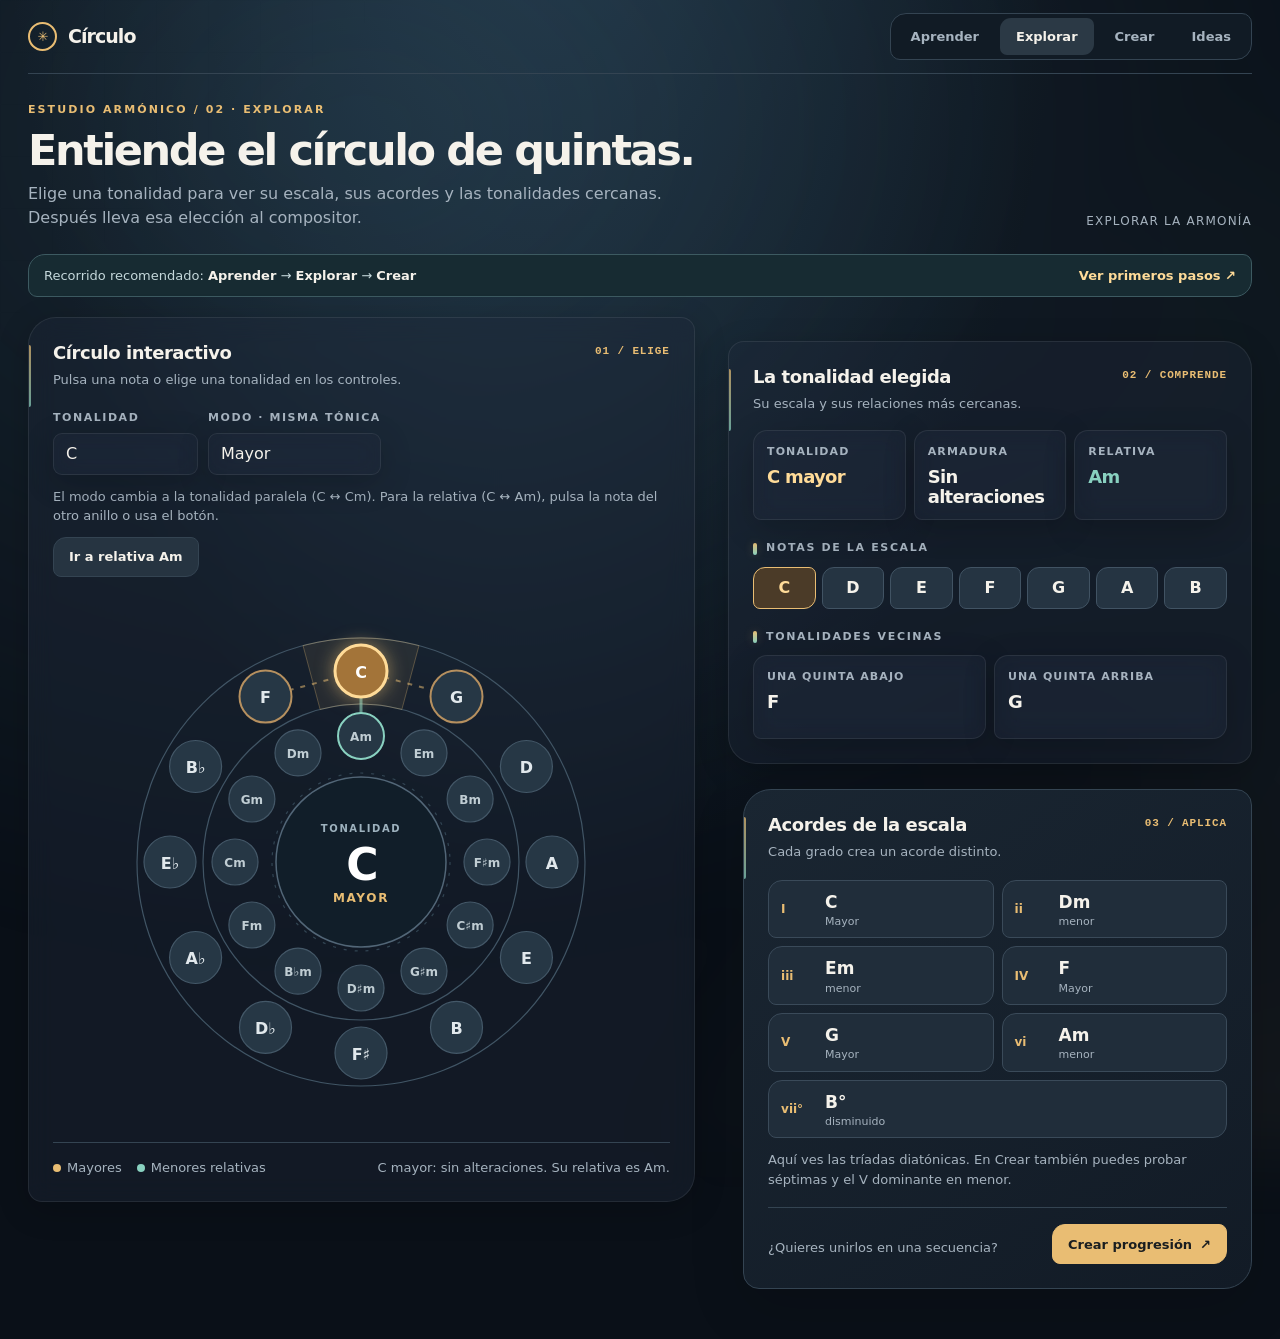
==== index.html @ c7ecd4c6 "Initial commit: harmonic music studio" ====
<!doctype html>
<html lang="es">
<head>
  <meta charset="UTF-8">
  <meta name="viewport" content="width=device-width, initial-scale=1">
  <meta name="theme-color" content="#0a1018">
  <meta name="description" content="Aprende a usar el círculo de quintas y explora escalas, tonalidades y acordes.">
  <title>Círculo de quintas — Estudio armónico</title>
  <link rel="icon" href="data:image/svg+xml,%3Csvg xmlns='http://www.w3.org/2000/svg' viewBox='0 0 64 64'%3E%3Crect width='64' height='64' rx='15' fill='%230a1018'/%3E%3Ccircle cx='32' cy='32' r='22' fill='none' stroke='%23e9bd73' stroke-width='5'/%3E%3Ccircle cx='32' cy='32' r='5' fill='%23e9bd73'/%3E%3C/svg%3E">
  <link rel="stylesheet" href="./styles.css">
  <link rel="stylesheet" href="./guided.css">
  <style>@media(max-width:1020px){.stack{display:flex;flex-direction:column}.stack .card{height:auto}}</style>
  <script src="./app.js" defer></script>
  <script src="./guided.js" defer></script>
</head>
<body>
  <main class="shell">
    <header class="top"><a class="logo" href="./index.html" data-page-link="./index.html" aria-label="Círculo, inicio"><span class="logo-icon" aria-hidden="true">✳</span>Círculo</a><nav class="nav" aria-label="Secciones"><a href="./tutorial.html" data-page-link="./tutorial.html">Aprender</a><a href="./index.html" data-page-link="./index.html" aria-current="page">Explorar</a><a href="./progresiones.html" data-page-link="./progresiones.html">Crear</a><a href="./ideas.html">Ideas</a></nav></header>
    <div class="page-head"><div><div class="eyebrow">Estudio armónico / 02 · Explorar</div><h1>Entiende el círculo de quintas.</h1><p>Elige una tonalidad para ver su escala, sus acordes y las tonalidades cercanas. Después lleva esa elección al compositor.</p></div><div class="page-num">EXPLORAR LA ARMONÍA</div></div>
    <div class="route-note"><span>Recorrido recomendado: <b>Aprender</b> → <b>Explorar</b> → <b>Crear</b></span><a href="./tutorial.html#primeros-pasos" data-page-link="./tutorial.html#primeros-pasos">Ver primeros pasos ↗</a></div>
    <div class="grid">
      <section class="card card-pad" aria-labelledby="circleTitle"><div class="card-head"><div><h2 id="circleTitle">Círculo interactivo</h2><p class="caption">Pulsa una nota o elige una tonalidad en los controles.</p></div><span class="tiny">01 / ELIGE</span></div><div class="fields"><div class="field"><label for="keySelect">Tonalidad</label><select id="keySelect"></select></div><div class="field"><label for="modeSelect">Modo · misma tónica</label><select id="modeSelect"><option value="major">Mayor</option><option value="minor">Menor natural</option></select></div></div><p class="help">El modo cambia a la tonalidad paralela (C ↔ Cm). Para la relativa (C ↔ Am), pulsa la nota del otro anillo o usa el botón.</p><button id="relativeKey" class="button relative-key" type="button">Ir a relativa Am</button><div class="circle-stage"><svg id="circle" viewBox="0 0 560 560" role="group" aria-label="Círculo interactivo de quintas"></svg></div><div class="selection-bar"><div class="legend"><span><i></i>Mayores</span><span><i class="mint"></i>Menores relativas</span></div><span id="selectionDescription" aria-live="polite">C mayor: sin alteraciones. Su relativa es Am.</span></div></section>
      <div class="stack"><section class="card card-pad" aria-labelledby="keyTitle"><div class="card-head"><div><h2 id="keyTitle">La tonalidad elegida</h2><p class="caption">Su escala y sus relaciones más cercanas.</p></div><span class="tiny">02 / COMPRENDE</span></div><div class="facts"><div class="fact"><span>Tonalidad</span><strong id="selectedName" class="gold">C mayor</strong></div><div class="fact"><span>Armadura</span><strong id="signature">Sin alteraciones</strong></div><div class="fact"><span>Relativa</span><strong id="relative" class="mint">Am</strong></div></div><div class="section-label">Notas de la escala</div><div class="notes" id="scaleNotes"></div><div class="section-label">Tonalidades vecinas</div><div class="facts" style="grid-template-columns:repeat(2,minmax(0,1fr));margin-top:0"><div class="fact"><span>Una quinta abajo</span><strong id="neighborLeft">F</strong></div><div class="fact"><span>Una quinta arriba</span><strong id="neighborRight">G</strong></div></div></section><section class="card card-pad" aria-labelledby="chordsTitle"><div class="card-head"><div><h2 id="chordsTitle">Acordes de la escala</h2><p class="caption">Cada grado crea un acorde distinto.</p></div><span class="tiny">03 / APLICA</span></div><div id="chordGrid" class="chord-grid"></div><p class="help">Aquí ves las tríadas diatónicas. En Crear también puedes probar séptimas y el V dominante en menor.</p><div class="cta-row"><span class="caption">¿Quieres unirlos en una secuencia?</span><a class="button primary" href="./progresiones.html" data-page-link="./progresiones.html">Crear progresión <span aria-hidden="true">↗</span></a></div></section></div>
    </div>
  </main>
</body>
</html>
---- styles.css ----
:root{color-scheme:dark;--bg:#0a1018;--panel:#17212c;--panel2:#1e2b38;--line:#344452;--text:#f5f2eb;--muted:#a6b3bf;--gold:#e9bd73;--gold2:#ffdb98;--mint:#89d1c0;--cyan:#87b6d9}
*{box-sizing:border-box}html{scroll-behavior:smooth}body{margin:0;background:radial-gradient(ellipse at 42% -25%,#203546 0,transparent 52%),var(--bg);color:var(--text);font:16px/1.5 Inter,ui-sans-serif,system-ui,-apple-system,"Segoe UI",sans-serif}button,select{font:inherit}button,a,select{-webkit-tap-highlight-color:transparent}button{cursor:pointer}button:focus-visible,a:focus-visible,select:focus-visible,[role=button]:focus-visible{outline:2px solid var(--gold2);outline-offset:3px}a{color:inherit;text-decoration:none}.shell{max-width:1440px;margin:auto;padding:0 28px 50px}.top{min-height:74px;border-bottom:1px solid var(--line);display:flex;align-items:center;justify-content:space-between;gap:18px}.logo{display:flex;align-items:center;gap:11px;font-size:19px;font-weight:800;letter-spacing:-.05em}.logo-icon{width:29px;height:29px;border:2px solid var(--gold);border-radius:50%;display:grid;place-items:center;color:var(--gold);font-size:13px}.nav{display:flex;gap:5px;padding:4px;border:1px solid var(--line);border-radius:11px;background:#111b25}.nav a{padding:8px 15px;border-radius:7px;font-size:13px;font-weight:700;color:var(--muted)}.nav a[aria-current=page]{background:#2b3945;color:var(--text)}.nav a:hover{color:var(--gold2)}.eyebrow{color:var(--gold);font-size:11px;letter-spacing:.19em;font-weight:850;text-transform:uppercase}.page-head{display:flex;justify-content:space-between;align-items:end;gap:20px;padding:28px 0 24px}.page-head h1{font-size:clamp(29px,3.4vw,43px);line-height:1.1;letter-spacing:-.055em;margin:8px 0 8px}.page-head p{margin:0;color:var(--muted);max-width:700px}.page-num{font-size:12px;color:var(--muted);letter-spacing:.1em}.grid{display:grid;grid-template-columns:minmax(460px,1.13fr) minmax(360px,.87fr);gap:20px}.stack{display:flex;flex-direction:column;gap:20px}.card{background:linear-gradient(145deg,#1a2632,#121b26);border:1px solid var(--line);border-radius:17px;box-shadow:0 20px 55px #0002}.card-pad{padding:24px}.card-head{display:flex;justify-content:space-between;align-items:flex-start;gap:14px}.card h2{font-size:18px;line-height:1.2;letter-spacing:-.025em;margin:0}.card h3{font-size:14px;margin:0}.caption{margin:6px 0 0;color:var(--muted);font-size:13px}.tiny{color:var(--gold);font:800 11px/1 ui-monospace,SFMono-Regular,Consolas,monospace;white-space:nowrap;letter-spacing:.08em;padding-top:4px}.fields{display:flex;gap:10px;flex-wrap:wrap;margin-top:21px}.field{display:grid;gap:6px}.field label{font-size:11px;text-transform:uppercase;letter-spacing:.14em;color:var(--muted);font-weight:800}select{min-width:135px;min-height:42px;background:#23313f;color:var(--text);border:1px solid #435466;border-radius:8px;padding:8px 34px 8px 12px;appearance:none;background-image:url("data:image/svg+xml,%3Csvg xmlns='http://www.w3.org/2000/svg' width='12' height='8' viewBox='0 0 12 8'%3E%3Cpath d='m1 1 5 5 5-5' fill='none' stroke='%23b5c1cc' stroke-width='1.5'/%3E%3C/svg%3E");background-repeat:no-repeat;background-position:right 13px center}.field:first-child select{min-width:145px}.button{display:inline-flex;align-items:center;justify-content:center;gap:8px;min-height:40px;border-radius:8px;padding:8px 15px;font-size:13px;font-weight:750;border:1px solid var(--line);background:#263441;color:var(--text)}.button:hover{border-color:var(--gold)}.button.primary{background:var(--gold);color:#1a1e20;border-color:var(--gold)}.button.primary:hover{background:var(--gold2)}.button:disabled{opacity:.45;cursor:not-allowed}.text-link{color:var(--gold2);font-size:13px;font-weight:700}.text-link:hover{text-decoration:underline;text-underline-offset:4px}
.circle-stage{width:min(100%,560px);aspect-ratio:1;margin:5px auto 0;position:relative}.circle-stage svg{width:100%;height:100%;display:block;overflow:visible}.orbit{fill:none;stroke:#415565;stroke-width:1.2}.orbit.dashed{stroke:#314452;stroke-dasharray:3 8}.sector{fill:rgba(233,189,115,.08);stroke:rgba(233,189,115,.3);stroke-width:1}.link-relative{stroke:var(--mint);stroke-width:3;opacity:.62}.link-neighbor{stroke:var(--gold);stroke-width:2;stroke-dasharray:5 7;opacity:.53}.node{cursor:pointer}.node circle{transition:fill .22s,stroke .22s,transform .22s}.node text{pointer-events:none;fill:#e1e8ec;text-anchor:middle;dominant-baseline:central;font-size:16px;font-weight:750}.node.minor text{font-size:12px;fill:#c0cdd3}.node:hover circle{fill:#375066;stroke:var(--gold)}.node.active circle{fill:#a37439;stroke:var(--gold2);stroke-width:3;filter:drop-shadow(0 0 9px rgba(233,189,115,.65))}.node.active text{fill:#fff}.node.minor.active circle{fill:#327b70;stroke:#b2f4e1;filter:drop-shadow(0 0 8px rgba(137,209,192,.6))}.node.neighbor circle{stroke:#b6905f;stroke-width:2}.node.relative circle{stroke:var(--mint);stroke-width:2}.center-disc{fill:#111e29;stroke:#526677;stroke-width:1.5}.center-big{font-size:44px;font-weight:800;letter-spacing:-.06em;fill:#fff;text-anchor:middle}.center-small{font-size:12px;font-weight:700;letter-spacing:.14em;fill:var(--gold);text-anchor:middle;text-transform:uppercase}.center-caption{font-size:10px;font-weight:800;letter-spacing:.16em;fill:#9eb2be;text-anchor:middle}.selection-bar{display:flex;justify-content:space-between;gap:14px;border-top:1px solid var(--line);padding-top:15px;margin-top:0}.selection-bar strong{color:var(--gold2)}.selection-bar span{color:var(--muted);font-size:13px}.legend{display:flex;align-items:center;gap:15px;flex-wrap:wrap}.legend i{width:8px;height:8px;border-radius:50%;background:var(--gold);display:inline-block;margin-right:6px}.legend i.mint{background:var(--mint)}
.facts{display:grid;grid-template-columns:repeat(3,minmax(0,1fr));gap:8px;margin-top:17px}.fact{background:#202e3b;border:1px solid #334654;border-radius:10px;padding:13px;min-height:84px}.fact span{display:block;font-size:11px;color:var(--muted);text-transform:uppercase;letter-spacing:.1em;font-weight:800}.fact strong{display:block;font-size:18px;margin-top:6px;letter-spacing:-.04em;line-height:1.1}.fact strong.mint{color:var(--mint)}.fact strong.gold{color:var(--gold2)}.section-label{font-size:11px;color:var(--muted);letter-spacing:.15em;text-transform:uppercase;font-weight:800;margin:20px 0 10px}.notes{display:grid;grid-template-columns:repeat(7,minmax(0,1fr));gap:6px}.note{display:grid;place-items:center;min-height:42px;border-radius:8px;border:1px solid #415363;background:#253442;font-weight:700}.note.root{background:#4b3b28;border-color:var(--gold);color:var(--gold2)}.chord-grid{display:grid;grid-template-columns:repeat(2,minmax(0,1fr));gap:8px;margin-top:18px}.chord-info,.chord-button{display:grid;grid-template-columns:36px 1fr auto;gap:8px;align-items:center;min-height:58px;border-radius:9px;border:1px solid #3a4a59;background:#202d3a;padding:9px 12px}.chord-info .roman,.chord-button .roman{color:var(--gold);font-size:12px;font-weight:850}.chord-info strong,.chord-button strong{font-size:17px}.chord-info small,.chord-button small{display:block;font-size:11px;color:var(--muted);line-height:1.2}.chord-info:last-child,.chord-button:last-child{grid-column:span 2}.chord-button{text-align:left;color:var(--text);cursor:pointer}.chord-button:hover{border-color:var(--gold);background:#293a47}.plus{font-size:22px;color:var(--gold);font-weight:300}.cta-row{border-top:1px solid var(--line);margin-top:18px;padding-top:16px;display:flex;align-items:center;justify-content:space-between;gap:12px}.guide{margin-top:20px}.guide-intro{color:var(--muted);max-width:850px;margin:11px 0 0}.guide-grid{display:grid;grid-template-columns:repeat(3,1fr);gap:12px;margin-top:19px}.guide-step{border-left:2px solid #8f744e;background:#1c2934;border-radius:0 9px 9px 0;padding:15px}.guide-step b{display:block;color:var(--gold);font-size:11px;letter-spacing:.1em;margin-bottom:7px}.guide-step strong{display:block;font-size:15px;margin-bottom:4px}.guide-step p{font-size:13px;color:var(--muted);margin:0}
.composer-grid{display:grid;grid-template-columns:minmax(320px,.7fr) minmax(440px,1.3fr);gap:20px}.composer-grid .stack{gap:20px}.progress-grid{display:grid;grid-template-columns:repeat(4,minmax(0,1fr));gap:9px;margin-top:19px}.measure{min-height:89px;padding:11px;display:flex;flex-direction:column;justify-content:space-between;align-items:flex-start;width:100%;border:1px dashed #486071;border-radius:9px;background:#131e29;color:var(--muted);text-align:left}.measure.filled{border:1px solid #9a794b;background:linear-gradient(145deg,#473a2a,#2b2e2e);color:var(--text)}.measure.filled:hover{border-color:var(--gold2)}.measure .number{font:800 10px ui-monospace,SFMono-Regular,Consolas,monospace;letter-spacing:.1em;color:var(--muted)}.measure strong{font-size:20px;line-height:1}.measure .roman{color:var(--gold2);font-size:12px}.composer-actions{display:flex;gap:8px;margin-top:18px;flex-wrap:wrap}.preset-row{display:flex;gap:8px;flex-wrap:wrap;margin-top:10px}.preset{background:#22313e;border:1px solid #3b4e5d;border-radius:7px;color:var(--text);padding:8px 11px;font-size:13px}.preset:hover{border-color:var(--gold)}.help{font-size:13px;color:var(--muted);margin:12px 0 0}.callout{background:#192f36;border:1px solid #3c6567;border-radius:10px;color:#c9e2e0;padding:13px 15px;font-size:13px;margin-top:18px}
@media(max-width:1020px){.grid,.composer-grid{grid-template-columns:1fr}.circle-stage{max-width:580px}.stack{display:grid;grid-template-columns:1fr 1fr}.stack .card{height:100%}}@media(max-width:720px){.shell{padding:0 16px 35px}.top{min-height:65px}.page-head{padding:23px 0 19px}.page-num{display:none}.stack{display:flex}.guide-grid{grid-template-columns:1fr}.card-pad{padding:19px}.selection-bar{flex-direction:column;gap:7px}}@media(max-width:470px){.shell{padding:0 12px 30px}.nav a{padding:7px 9px;font-size:12px}.logo{font-size:17px}.logo-icon{width:25px;height:25px}.page-head h1{font-size:29px}.card-pad{padding:16px}.circle-stage{margin-top:11px}.facts{grid-template-columns:1fr 1fr}.fact:last-child{grid-column:span 2}.chord-grid{grid-template-columns:1fr 1fr}.chord-info,.chord-button{grid-template-columns:23px 1fr auto;padding:7px;gap:4px}.chord-info strong,.chord-button strong{font-size:15px}.chord-info:last-child,.chord-button:last-child{grid-column:span 2}.progress-grid{gap:7px}.measure{min-height:75px;padding:8px}.measure strong{font-size:17px}.cta-row{align-items:flex-start;flex-direction:column}}@media(prefers-reduced-motion:reduce){*{scroll-behavior:auto!important;transition:none!important}}
.route-note{display:flex;align-items:center;justify-content:space-between;gap:14px;flex-wrap:wrap;margin:0 0 20px;padding:11px 15px;border:1px solid #3d5a61;border-radius:11px;background:#172b32;color:#c5d8db;font-size:13px}.route-note b{color:var(--text)}.route-note a{color:var(--gold2);font-weight:750;white-space:nowrap}.route-note a:hover{text-decoration:underline;text-underline-offset:4px}@media(max-width:720px){.route-note{align-items:flex-start}}
@media(max-width:520px){.top{flex-wrap:wrap;padding:11px 0;gap:9px}.nav{width:100%}.nav a{flex:1;text-align:center}}
.relative-key{margin-top:11px}
/* Círculo de quintas: superficies de vidrio con contraste de estudio */
.grid>.card[aria-labelledby="circleTitle"],.grid>.stack>.card[aria-labelledby="keyTitle"]{background:rgba(30,41,59,.4);backdrop-filter:blur(12px);-webkit-backdrop-filter:blur(12px);border:1px solid rgba(255,255,255,.08);box-shadow:0 8px 32px rgba(0,0,0,.2)}
.grid>.card[aria-labelledby="circleTitle"] .field select,.grid>.stack>.card[aria-labelledby="keyTitle"] .fact{background:rgba(30,41,59,.4);backdrop-filter:blur(12px);-webkit-backdrop-filter:blur(12px);border:1px solid rgba(255,255,255,.08);box-shadow:0 8px 32px rgba(0,0,0,.2)}
.grid>.card[aria-labelledby="circleTitle"] .field select{border-radius:9px}
.composer-title{display:table;background:linear-gradient(105deg,#fff 0%,#f7e9ce 62%,#e9bd73 100%);-webkit-background-clip:text;background-clip:text;color:transparent;font-weight:850;filter:drop-shadow(0 3px 16px rgba(233,189,115,.14))}
.nav a,button:not(:disabled),select{transition:all .3s ease}
.nav a{border:1px solid transparent}
.nav a:hover,button:not(:disabled):hover,select:hover{transform:translateY(-2px);box-shadow:0 0 15px rgba(234,179,8,.15);border-color:rgba(255,219,152,.78)}
.nav a[aria-current=page]:hover{background:rgba(233,189,115,.16);color:var(--gold2)}
button:disabled{transition:none}
@media(prefers-reduced-motion:reduce){.nav a,button:not(:disabled),select{transition:none}}
body{position:relative;isolation:isolate;min-height:100vh}
body::before{content:"";position:fixed;inset:-28%;z-index:-1;pointer-events:none;background:radial-gradient(ellipse at 24% 18%,rgba(74,119,143,.22),transparent 34%),radial-gradient(ellipse at 77% 36%,rgba(137,209,192,.09),transparent 31%),radial-gradient(ellipse at 58% 82%,rgba(233,189,115,.08),transparent 35%);filter:blur(38px);background-size:150% 150%;animation:ambient-drift 28s ease-in-out infinite alternate}
@keyframes ambient-drift{0%{transform:translate3d(-1.5%,0,0) scale(1)}100%{transform:translate3d(1.5%,-1%,0) scale(1.04)}}
@keyframes content-arrive{from{opacity:0;translate:0 12px}to{opacity:1;translate:0 0}}
@keyframes node-arrive{0%{opacity:0;transform:scale(.72)}75%{opacity:1;transform:scale(1.06)}100%{opacity:1;transform:scale(1)}}
@keyframes line-flow{to{stroke-dashoffset:-24}}
@keyframes selected-note{0%{transform:scale(.82);filter:drop-shadow(0 0 0 rgba(233,189,115,0))}65%{transform:scale(1.12);filter:drop-shadow(0 0 13px rgba(233,189,115,.72))}100%{transform:scale(1);filter:drop-shadow(0 0 9px rgba(233,189,115,.55))}}
.page-head,.route-note,.grid>.card,.grid>.stack,.composer-grid>*,.tutorial-hero,.tutorial-section{animation:content-arrive .62s cubic-bezier(.2,.7,.25,1) both}
.page-head{animation-delay:.04s}.route-note{animation-delay:.09s}.grid>.card,.composer-grid>:nth-child(1){animation-delay:.13s}.grid>.stack,.composer-grid>:nth-child(2){animation-delay:.21s}.composer-grid>:nth-child(3){animation-delay:.29s}.tutorial-hero{animation-delay:.12s}.tutorial-section:nth-of-type(odd){animation-delay:.16s}.tutorial-section:nth-of-type(even){animation-delay:.23s}
.card{transition:transform .32s ease,border-color .32s ease,box-shadow .32s ease}.card:hover{transform:translateY(-2px);border-color:rgba(255,219,152,.2);box-shadow:0 18px 42px rgba(0,0,0,.24),0 0 22px rgba(233,189,115,.045)}
.node{transform-box:fill-box;transform-origin:center;animation:node-arrive .48s cubic-bezier(.2,.8,.2,1) both;animation-delay:calc(var(--node-order,0)*14ms)}.node.active circle{animation:selected-note .48s cubic-bezier(.2,.8,.2,1) both}.link-neighbor{animation:line-flow 7s linear infinite}.link-relative{filter:drop-shadow(0 0 4px rgba(137,209,192,.25))}
.note,.chord-info,.guide-step,.theory-row span,.theory-minor{transition:transform .28s ease,border-color .28s ease,box-shadow .28s ease,background-color .28s ease}.note:hover,.chord-info:hover,.guide-step:hover{transform:translateY(-3px);border-color:rgba(255,219,152,.55);box-shadow:0 8px 22px rgba(0,0,0,.2),0 0 16px rgba(233,189,115,.08)}.theory-row span:hover,.theory-minor:hover{transform:scale(1.06);box-shadow:0 0 22px rgba(137,209,192,.18)}
.logo-icon{transition:transform .5s ease,box-shadow .35s ease,color .35s ease}.logo:hover .logo-icon{transform:rotate(45deg);box-shadow:0 0 17px rgba(233,189,115,.3)}
@media(prefers-reduced-motion:reduce){body::before{animation:none}.page-head,.route-note,.grid>.card,.grid>.stack,.composer-grid>*,.tutorial-hero,.tutorial-section,.node,.node.active circle,.link-neighbor{animation:none!important}.card,.note,.chord-info,.guide-step,.theory-row span,.theory-minor,.logo-icon{transition:none!important}.card:hover,.note:hover,.chord-info:hover,.guide-step:hover,.theory-row span:hover,.theory-minor:hover,.logo:hover .logo-icon{transform:none;box-shadow:none}}
/* Siluetas y paneles desfasados: una composición de estudio menos rígida */
body::after{content:"";position:fixed;inset:0;z-index:-1;pointer-events:none;background-image:linear-gradient(rgba(161,190,201,.045) 1px,transparent 1px),linear-gradient(90deg,rgba(161,190,201,.045) 1px,transparent 1px);background-size:52px 52px;mask-image:linear-gradient(140deg,rgba(0,0,0,.42),transparent 70%);opacity:.32}
.card{border-radius:24px 14px 24px 14px}
.grid>.card[aria-labelledby="circleTitle"],.grid>.stack>.card{position:relative;isolation:isolate}
.grid>.card[aria-labelledby="circleTitle"]::before,.grid>.stack>.card::before{content:"";position:absolute;left:0;top:27px;width:2px;height:62px;border-radius:0 3px 3px 0;background:linear-gradient(180deg,var(--gold),var(--mint));opacity:.72;pointer-events:none}
.grid>.card[aria-labelledby="circleTitle"]{border-radius:28px 14px 28px 14px}
.grid>.stack>.card[aria-labelledby="keyTitle"]{border-radius:16px 28px 16px 28px}
.grid>.stack>.card[aria-labelledby="chordsTitle"]{border-radius:28px 16px 28px 16px}
.grid>.stack{gap:25px}
.fact{border-radius:14px 8px 14px 8px}.note{border-radius:12px 7px 12px 7px}.chord-info{border-radius:14px 8px 14px 8px}.route-note{border-radius:17px 9px 17px 9px}
.section-label{display:flex;align-items:center;gap:9px}.section-label::before{content:"";width:4px;height:12px;border-radius:4px;background:linear-gradient(180deg,var(--gold),var(--mint));box-shadow:0 0 10px rgba(233,189,115,.24)}
.nav{border-radius:16px 10px 16px 10px}.nav a{border-radius:11px 7px 11px 7px}select{border-radius:12px 8px 12px 8px}.button{border-radius:13px 8px 13px 8px}
@media(min-width:1021px){.grid{grid-template-columns:minmax(460px,1.12fr) minmax(360px,.88fr);column-gap:clamp(20px,2.6vw,38px);align-items:start}.grid>.stack{padding-top:24px}.grid>.stack>.card[aria-labelledby="chordsTitle"]{width:calc(100% - 15px);margin-left:15px}}
@media(max-width:1020px){.grid>.stack{padding-top:0}.grid>.stack>.card[aria-labelledby="chordsTitle"]{width:auto;margin-left:0}}
@media(prefers-reduced-motion:reduce){body::after{display:none}}
---- guided.css ----
.tour-launch{display:flex;align-items:center;gap:12px;flex-wrap:wrap;margin-top:17px}.tour-launch>span{color:var(--muted);font-size:12px;max-width:280px}
.guided-tour-layer{position:fixed;inset:0;z-index:10000;pointer-events:none}.guided-tour-layer[hidden]{display:none!important}.guided-tour-focus{position:fixed;left:0;top:0;width:1px;height:1px;box-sizing:border-box;border:2px solid #f1cb89;border-radius:13px;box-shadow:0 0 0 9999px rgba(3,8,13,.78),0 0 0 7px rgba(233,189,115,.14),0 0 34px rgba(233,189,115,.45);pointer-events:none;transition:top .22s ease,left .22s ease,width .22s ease,height .22s ease,border-radius .22s ease}
.guided-tour-tip{position:fixed;width:min(390px,calc(100vw - 24px));padding:18px;border:1px solid rgba(242,207,151,.27);border-radius:19px 11px 19px 11px;background:linear-gradient(145deg,rgba(31,43,52,.98),rgba(14,23,32,.98));box-shadow:0 20px 65px rgba(0,0,0,.55),0 0 28px rgba(233,189,115,.1);color:var(--text);pointer-events:auto;backdrop-filter:blur(16px);-webkit-backdrop-filter:blur(16px);animation:tour-arrive .22s ease both}
.guided-tour-top{display:flex;align-items:center;justify-content:space-between;gap:10px}.guided-tour-count{color:var(--gold2);font:800 10px ui-monospace,SFMono-Regular,Consolas,monospace;letter-spacing:.12em}.guided-tour-close{width:31px;height:31px;padding:0;border:1px solid #415361;border-radius:9px;background:#1c2c38;color:var(--text);font-size:18px;cursor:pointer}.guided-tour-tip h2{font-size:19px;letter-spacing:-.025em;line-height:1.2;margin:9px 0 7px}.guided-tour-copy{color:#d0dadd;font-size:13px;line-height:1.55;margin:0}.guided-tour-do{display:block;margin-top:10px;color:var(--mint);font-size:11px;font-weight:800;letter-spacing:.025em}.guided-tour-controls{display:flex;align-items:center;justify-content:space-between;gap:9px;margin-top:15px;padding-top:12px;border-top:1px solid rgba(255,255,255,.08)}.guided-tour-controls .button{min-height:36px;padding:7px 12px;font-size:12px}.guided-tour-next{margin-left:auto}.guided-tour-exit{margin-right:auto;color:#b8c5ca;background:transparent}.guided-tour-controls .button:disabled{opacity:.35;cursor:not-allowed}
.guided-tour-focus:focus{outline:none}
.practice-lab [hidden]{display:none!important}
.guided-tour-complete{position:fixed;left:50%;bottom:20px;z-index:10001;transform:translateX(-50%);width:min(560px,calc(100vw - 28px));margin:0;padding:14px 18px;border:1px solid rgba(137,209,192,.35);border-radius:14px 9px 14px 9px;background:rgba(20,43,43,.97);color:#d9f0e9;box-shadow:0 14px 42px rgba(0,0,0,.4);font-size:13px;text-align:center}
@keyframes tour-arrive{from{opacity:0;transform:translateY(5px) scale(.99)}to{opacity:1;transform:translateY(0) scale(1)}}
@media(max-width:600px){.guided-tour-tip{padding:15px;border-radius:16px 10px 16px 10px}.guided-tour-tip h2{font-size:17px}.tour-launch{align-items:flex-start;flex-direction:column;gap:8px}.tour-launch>span{max-width:380px}}
@media(prefers-reduced-motion:reduce){.guided-tour-focus,.guided-tour-tip{transition:none;animation:none}}
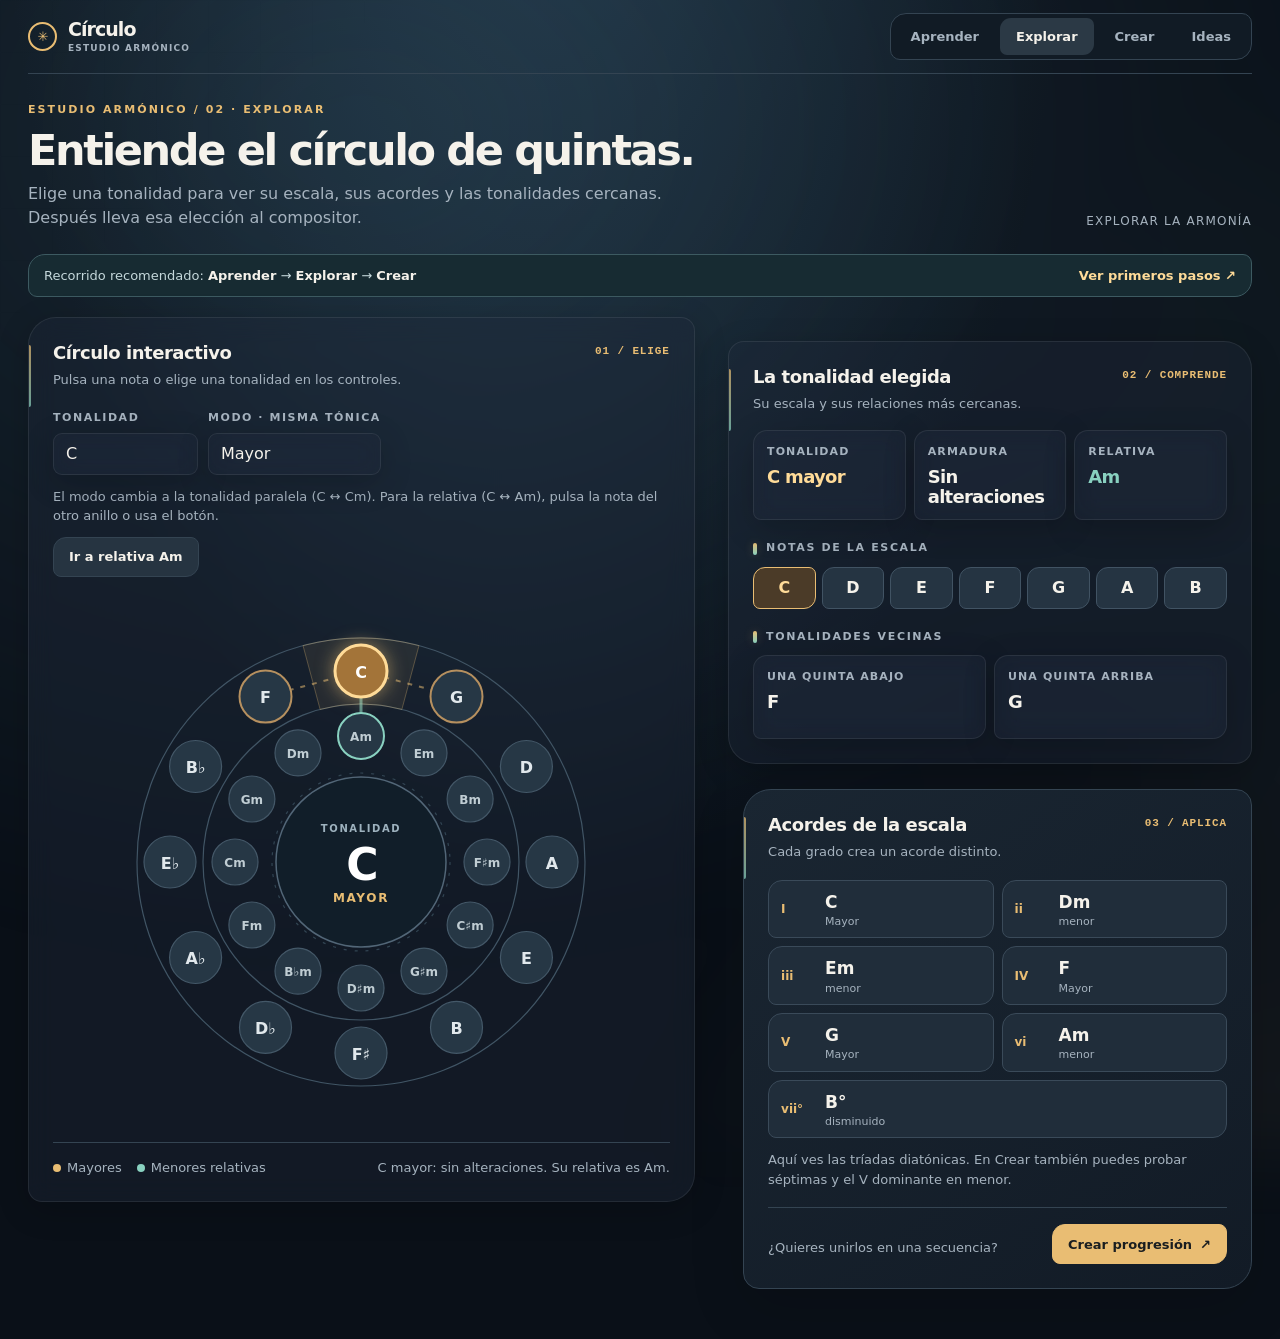
==== commit 0708b4e8: "Update app name to Circulo estudio armonico" ====
--- a/index.html
+++ b/index.html
@@ -5,7 +5,7 @@
   <meta name="viewport" content="width=device-width, initial-scale=1">
   <meta name="theme-color" content="#0a1018">
   <meta name="description" content="Aprende a usar el círculo de quintas y explora escalas, tonalidades y acordes.">
-  <title>Círculo de quintas — Estudio armónico</title>
+  <title>Círculo: estudio armónico</title>
   <link rel="icon" href="data:image/svg+xml,%3Csvg xmlns='http://www.w3.org/2000/svg' viewBox='0 0 64 64'%3E%3Crect width='64' height='64' rx='15' fill='%230a1018'/%3E%3Ccircle cx='32' cy='32' r='22' fill='none' stroke='%23e9bd73' stroke-width='5'/%3E%3Ccircle cx='32' cy='32' r='5' fill='%23e9bd73'/%3E%3C/svg%3E">
   <link rel="stylesheet" href="./styles.css">
   <link rel="stylesheet" href="./guided.css">
@@ -15,7 +15,7 @@
 </head>
 <body>
   <main class="shell">
-    <header class="top"><a class="logo" href="./index.html" data-page-link="./index.html" aria-label="Círculo, inicio"><span class="logo-icon" aria-hidden="true">✳</span>Círculo</a><nav class="nav" aria-label="Secciones"><a href="./tutorial.html" data-page-link="./tutorial.html">Aprender</a><a href="./index.html" data-page-link="./index.html" aria-current="page">Explorar</a><a href="./progresiones.html" data-page-link="./progresiones.html">Crear</a><a href="./ideas.html">Ideas</a></nav></header>
+    <header class="top"><a class="logo" href="./index.html" data-page-link="./index.html" aria-label="Círculo: estudio armónico, inicio"><span class="logo-icon" aria-hidden="true">✳</span><span class="logo-copy"><span>Círculo</span><small>Estudio armónico</small></span></a><nav class="nav" aria-label="Secciones"><a href="./tutorial.html" data-page-link="./tutorial.html">Aprender</a><a href="./index.html" data-page-link="./index.html" aria-current="page">Explorar</a><a href="./progresiones.html" data-page-link="./progresiones.html">Crear</a><a href="./ideas.html">Ideas</a></nav></header>
     <div class="page-head"><div><div class="eyebrow">Estudio armónico / 02 · Explorar</div><h1>Entiende el círculo de quintas.</h1><p>Elige una tonalidad para ver su escala, sus acordes y las tonalidades cercanas. Después lleva esa elección al compositor.</p></div><div class="page-num">EXPLORAR LA ARMONÍA</div></div>
     <div class="route-note"><span>Recorrido recomendado: <b>Aprender</b> → <b>Explorar</b> → <b>Crear</b></span><a href="./tutorial.html#primeros-pasos" data-page-link="./tutorial.html#primeros-pasos">Ver primeros pasos ↗</a></div>
     <div class="grid">
--- a/styles.css
+++ b/styles.css
@@ -31,6 +31,7 @@
 .node{transform-box:fill-box;transform-origin:center;animation:node-arrive .48s cubic-bezier(.2,.8,.2,1) both;animation-delay:calc(var(--node-order,0)*14ms)}.node.active circle{animation:selected-note .48s cubic-bezier(.2,.8,.2,1) both}.link-neighbor{animation:line-flow 7s linear infinite}.link-relative{filter:drop-shadow(0 0 4px rgba(137,209,192,.25))}
 .note,.chord-info,.guide-step,.theory-row span,.theory-minor{transition:transform .28s ease,border-color .28s ease,box-shadow .28s ease,background-color .28s ease}.note:hover,.chord-info:hover,.guide-step:hover{transform:translateY(-3px);border-color:rgba(255,219,152,.55);box-shadow:0 8px 22px rgba(0,0,0,.2),0 0 16px rgba(233,189,115,.08)}.theory-row span:hover,.theory-minor:hover{transform:scale(1.06);box-shadow:0 0 22px rgba(137,209,192,.18)}
 .logo-icon{transition:transform .5s ease,box-shadow .35s ease,color .35s ease}.logo:hover .logo-icon{transform:rotate(45deg);box-shadow:0 0 17px rgba(233,189,115,.3)}
+.logo-copy{display:grid;line-height:1.05}.logo-copy small{margin-top:4px;color:var(--muted);font-size:9px;font-weight:750;letter-spacing:.13em;text-transform:uppercase}
 @media(prefers-reduced-motion:reduce){body::before{animation:none}.page-head,.route-note,.grid>.card,.grid>.stack,.composer-grid>*,.tutorial-hero,.tutorial-section,.node,.node.active circle,.link-neighbor{animation:none!important}.card,.note,.chord-info,.guide-step,.theory-row span,.theory-minor,.logo-icon{transition:none!important}.card:hover,.note:hover,.chord-info:hover,.guide-step:hover,.theory-row span:hover,.theory-minor:hover,.logo:hover .logo-icon{transform:none;box-shadow:none}}
 /* Siluetas y paneles desfasados: una composición de estudio menos rígida */
 body::after{content:"";position:fixed;inset:0;z-index:-1;pointer-events:none;background-image:linear-gradient(rgba(161,190,201,.045) 1px,transparent 1px),linear-gradient(90deg,rgba(161,190,201,.045) 1px,transparent 1px);background-size:52px 52px;mask-image:linear-gradient(140deg,rgba(0,0,0,.42),transparent 70%);opacity:.32}
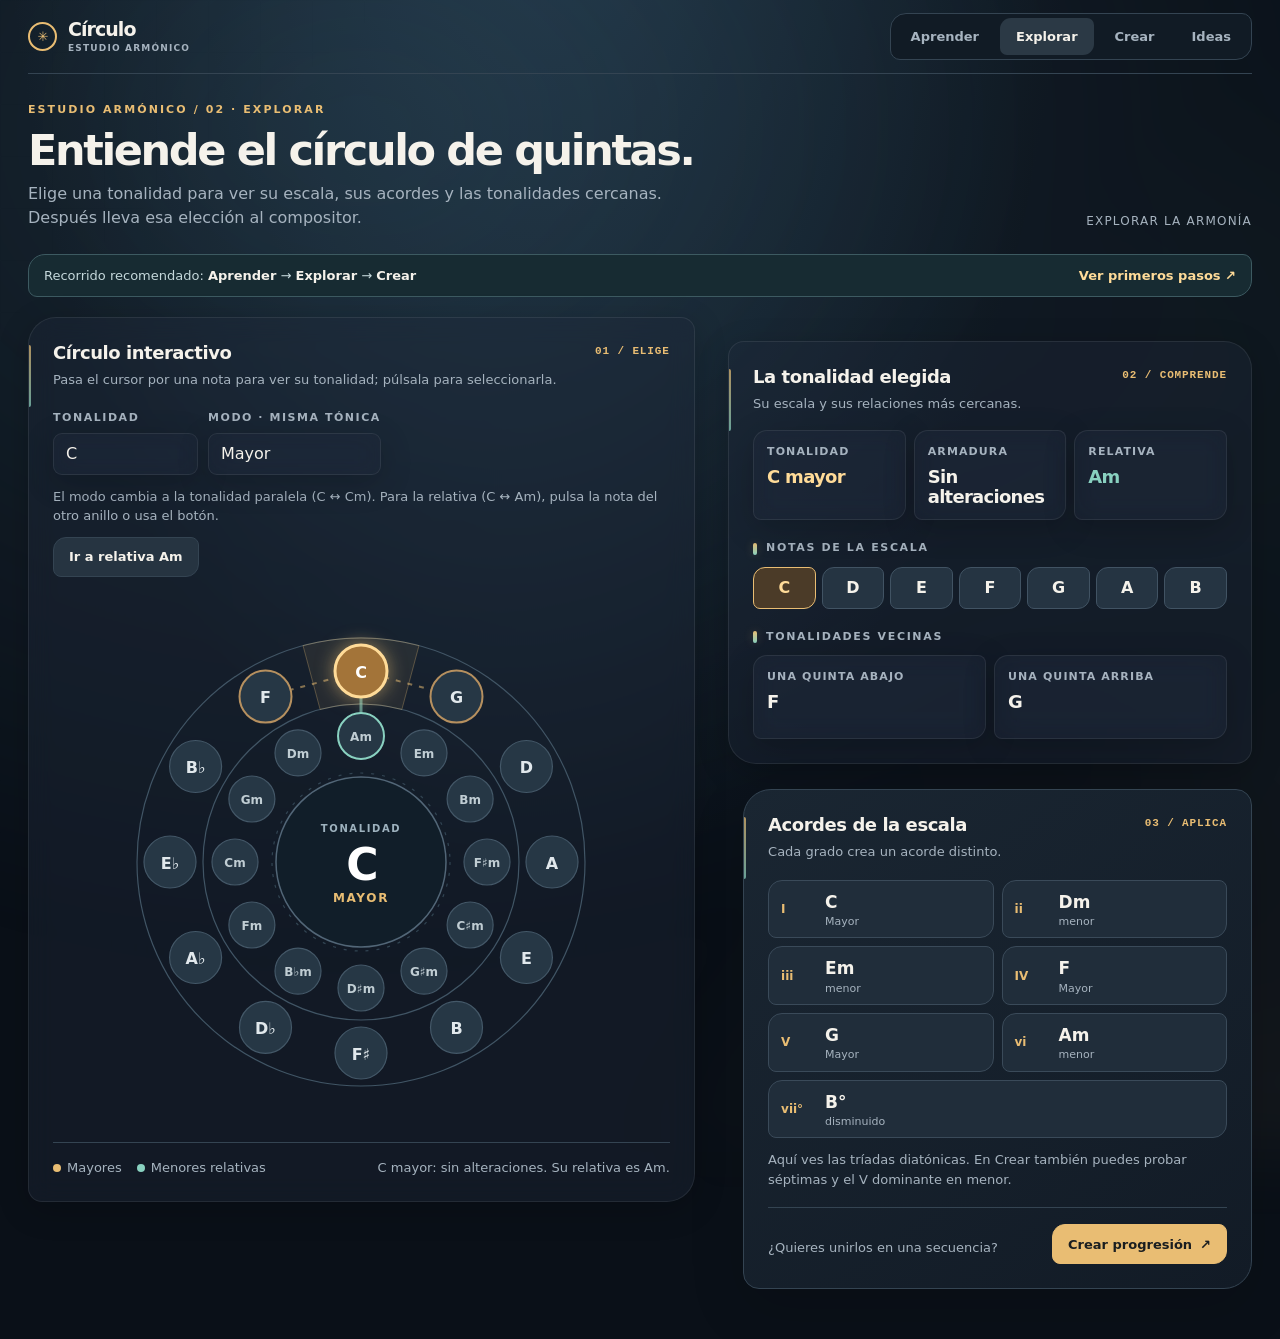
==== commit 295529bb: "Add key details tooltip to fifths circle" ====
--- a/index.html
+++ b/index.html
@@ -19,7 +19,7 @@
     <div class="page-head"><div><div class="eyebrow">Estudio armónico / 02 · Explorar</div><h1>Entiende el círculo de quintas.</h1><p>Elige una tonalidad para ver su escala, sus acordes y las tonalidades cercanas. Después lleva esa elección al compositor.</p></div><div class="page-num">EXPLORAR LA ARMONÍA</div></div>
     <div class="route-note"><span>Recorrido recomendado: <b>Aprender</b> → <b>Explorar</b> → <b>Crear</b></span><a href="./tutorial.html#primeros-pasos" data-page-link="./tutorial.html#primeros-pasos">Ver primeros pasos ↗</a></div>
     <div class="grid">
-      <section class="card card-pad" aria-labelledby="circleTitle"><div class="card-head"><div><h2 id="circleTitle">Círculo interactivo</h2><p class="caption">Pulsa una nota o elige una tonalidad en los controles.</p></div><span class="tiny">01 / ELIGE</span></div><div class="fields"><div class="field"><label for="keySelect">Tonalidad</label><select id="keySelect"></select></div><div class="field"><label for="modeSelect">Modo · misma tónica</label><select id="modeSelect"><option value="major">Mayor</option><option value="minor">Menor natural</option></select></div></div><p class="help">El modo cambia a la tonalidad paralela (C ↔ Cm). Para la relativa (C ↔ Am), pulsa la nota del otro anillo o usa el botón.</p><button id="relativeKey" class="button relative-key" type="button">Ir a relativa Am</button><div class="circle-stage"><svg id="circle" viewBox="0 0 560 560" role="group" aria-label="Círculo interactivo de quintas"></svg></div><div class="selection-bar"><div class="legend"><span><i></i>Mayores</span><span><i class="mint"></i>Menores relativas</span></div><span id="selectionDescription" aria-live="polite">C mayor: sin alteraciones. Su relativa es Am.</span></div></section>
+      <section class="card card-pad" aria-labelledby="circleTitle"><div class="card-head"><div><h2 id="circleTitle">Círculo interactivo</h2><p class="caption">Pasa el cursor por una nota para ver su tonalidad; púlsala para seleccionarla.</p></div><span class="tiny">01 / ELIGE</span></div><div class="fields"><div class="field"><label for="keySelect">Tonalidad</label><select id="keySelect"></select></div><div class="field"><label for="modeSelect">Modo · misma tónica</label><select id="modeSelect"><option value="major">Mayor</option><option value="minor">Menor natural</option></select></div></div><p class="help">El modo cambia a la tonalidad paralela (C ↔ Cm). Para la relativa (C ↔ Am), pulsa la nota del otro anillo o usa el botón.</p><button id="relativeKey" class="button relative-key" type="button">Ir a relativa Am</button><div class="circle-stage"><svg id="circle" viewBox="0 0 560 560" role="group" aria-label="Círculo interactivo de quintas"></svg><div id="circleTooltip" class="circle-tooltip" role="tooltip" aria-hidden="true"></div></div><div class="selection-bar"><div class="legend"><span><i></i>Mayores</span><span><i class="mint"></i>Menores relativas</span></div><span id="selectionDescription" aria-live="polite">C mayor: sin alteraciones. Su relativa es Am.</span></div></section>
       <div class="stack"><section class="card card-pad" aria-labelledby="keyTitle"><div class="card-head"><div><h2 id="keyTitle">La tonalidad elegida</h2><p class="caption">Su escala y sus relaciones más cercanas.</p></div><span class="tiny">02 / COMPRENDE</span></div><div class="facts"><div class="fact"><span>Tonalidad</span><strong id="selectedName" class="gold">C mayor</strong></div><div class="fact"><span>Armadura</span><strong id="signature">Sin alteraciones</strong></div><div class="fact"><span>Relativa</span><strong id="relative" class="mint">Am</strong></div></div><div class="section-label">Notas de la escala</div><div class="notes" id="scaleNotes"></div><div class="section-label">Tonalidades vecinas</div><div class="facts" style="grid-template-columns:repeat(2,minmax(0,1fr));margin-top:0"><div class="fact"><span>Una quinta abajo</span><strong id="neighborLeft">F</strong></div><div class="fact"><span>Una quinta arriba</span><strong id="neighborRight">G</strong></div></div></section><section class="card card-pad" aria-labelledby="chordsTitle"><div class="card-head"><div><h2 id="chordsTitle">Acordes de la escala</h2><p class="caption">Cada grado crea un acorde distinto.</p></div><span class="tiny">03 / APLICA</span></div><div id="chordGrid" class="chord-grid"></div><p class="help">Aquí ves las tríadas diatónicas. En Crear también puedes probar séptimas y el V dominante en menor.</p><div class="cta-row"><span class="caption">¿Quieres unirlos en una secuencia?</span><a class="button primary" href="./progresiones.html" data-page-link="./progresiones.html">Crear progresión <span aria-hidden="true">↗</span></a></div></section></div>
     </div>
   </main>
--- a/styles.css
+++ b/styles.css
@@ -32,6 +32,7 @@
 .note,.chord-info,.guide-step,.theory-row span,.theory-minor{transition:transform .28s ease,border-color .28s ease,box-shadow .28s ease,background-color .28s ease}.note:hover,.chord-info:hover,.guide-step:hover{transform:translateY(-3px);border-color:rgba(255,219,152,.55);box-shadow:0 8px 22px rgba(0,0,0,.2),0 0 16px rgba(233,189,115,.08)}.theory-row span:hover,.theory-minor:hover{transform:scale(1.06);box-shadow:0 0 22px rgba(137,209,192,.18)}
 .logo-icon{transition:transform .5s ease,box-shadow .35s ease,color .35s ease}.logo:hover .logo-icon{transform:rotate(45deg);box-shadow:0 0 17px rgba(233,189,115,.3)}
 .logo-copy{display:grid;line-height:1.05}.logo-copy small{margin-top:4px;color:var(--muted);font-size:9px;font-weight:750;letter-spacing:.13em;text-transform:uppercase}
+.circle-tooltip{position:absolute;z-index:5;min-width:190px;max-width:205px;padding:10px 12px;border:1px solid rgba(233,189,115,.35);border-radius:10px;background:rgba(13,22,31,.94);box-shadow:0 10px 28px rgba(0,0,0,.4),0 0 18px rgba(233,189,115,.1);backdrop-filter:blur(12px);-webkit-backdrop-filter:blur(12px);opacity:0;transform:translateY(4px);pointer-events:none;transition:opacity .16s ease,transform .16s ease}.circle-tooltip.visible{opacity:1;transform:translateY(0)}.circle-tooltip strong,.circle-tooltip span,.circle-tooltip small{display:block}.circle-tooltip strong{color:var(--gold2);font-size:13px}.circle-tooltip span{margin-top:2px;color:var(--text);font-size:11px}.circle-tooltip small{margin-top:5px;color:var(--muted);font-size:10px;line-height:1.35}
 @media(prefers-reduced-motion:reduce){body::before{animation:none}.page-head,.route-note,.grid>.card,.grid>.stack,.composer-grid>*,.tutorial-hero,.tutorial-section,.node,.node.active circle,.link-neighbor{animation:none!important}.card,.note,.chord-info,.guide-step,.theory-row span,.theory-minor,.logo-icon{transition:none!important}.card:hover,.note:hover,.chord-info:hover,.guide-step:hover,.theory-row span:hover,.theory-minor:hover,.logo:hover .logo-icon{transform:none;box-shadow:none}}
 /* Siluetas y paneles desfasados: una composición de estudio menos rígida */
 body::after{content:"";position:fixed;inset:0;z-index:-1;pointer-events:none;background-image:linear-gradient(rgba(161,190,201,.045) 1px,transparent 1px),linear-gradient(90deg,rgba(161,190,201,.045) 1px,transparent 1px);background-size:52px 52px;mask-image:linear-gradient(140deg,rgba(0,0,0,.42),transparent 70%);opacity:.32}
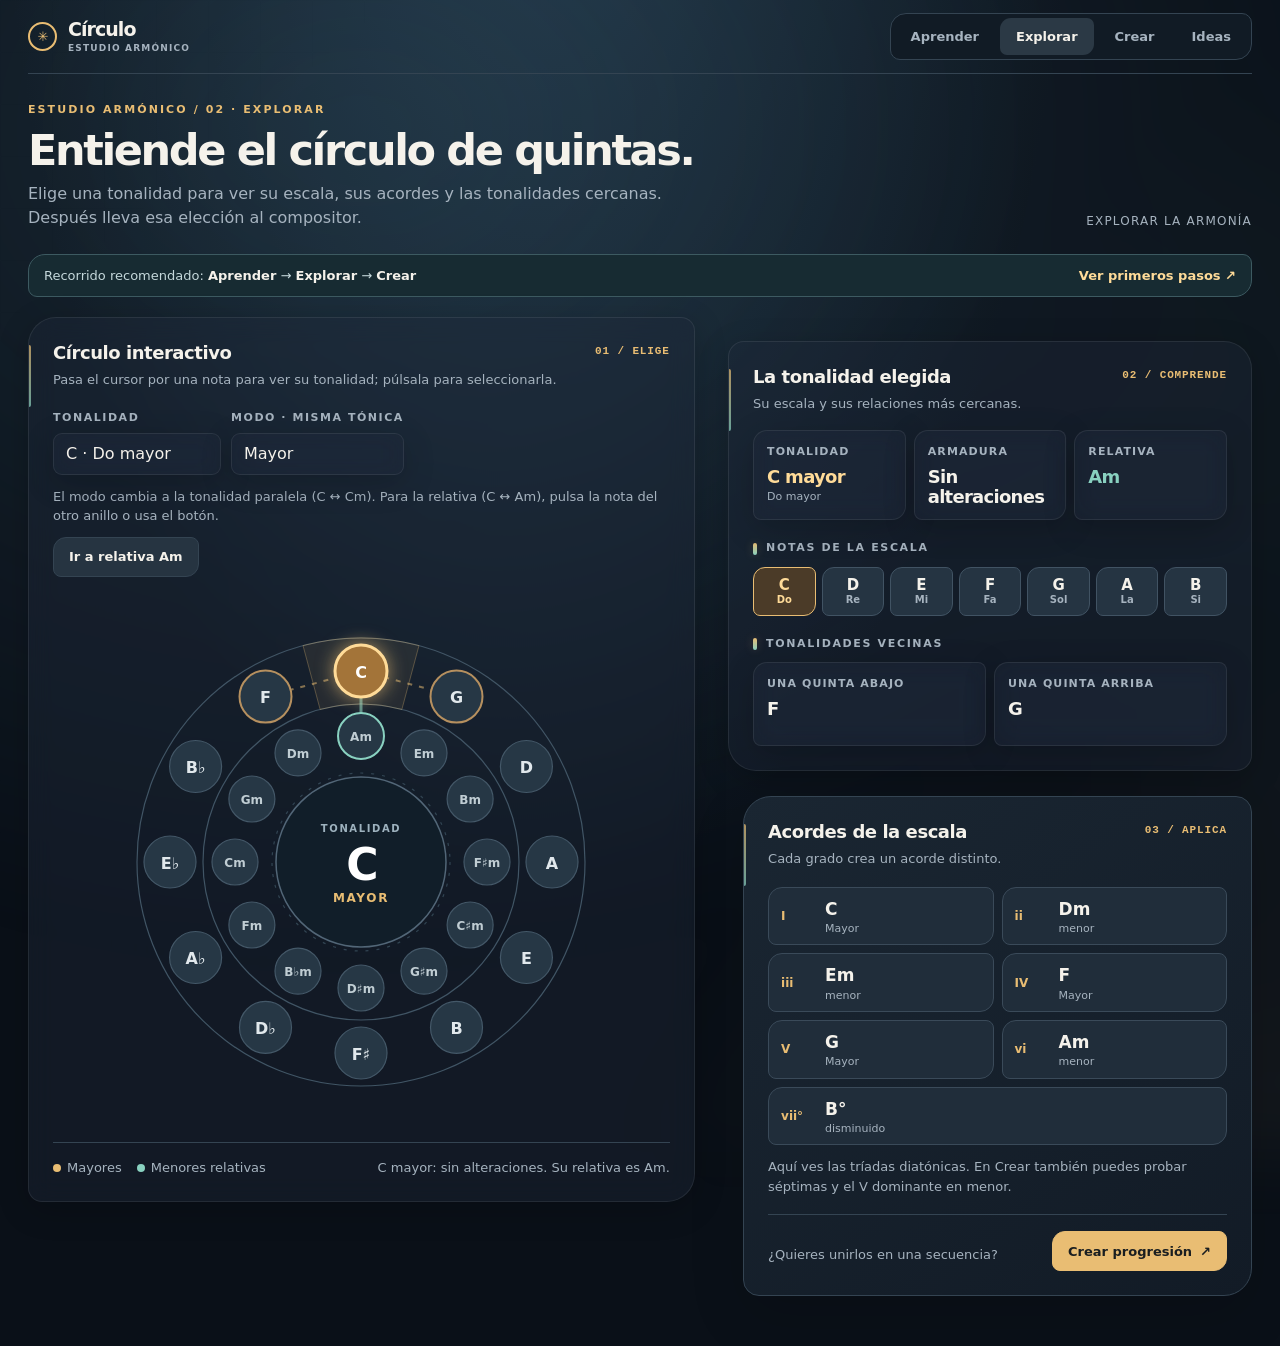
==== commit c0e79dd5: "Correct practice theory groove roles and Latin note labels" ====
--- a/index.html
+++ b/index.html
@@ -20,7 +20,7 @@
     <div class="route-note"><span>Recorrido recomendado: <b>Aprender</b> → <b>Explorar</b> → <b>Crear</b></span><a href="./tutorial.html#primeros-pasos" data-page-link="./tutorial.html#primeros-pasos">Ver primeros pasos ↗</a></div>
     <div class="grid">
       <section class="card card-pad" aria-labelledby="circleTitle"><div class="card-head"><div><h2 id="circleTitle">Círculo interactivo</h2><p class="caption">Pasa el cursor por una nota para ver su tonalidad; púlsala para seleccionarla.</p></div><span class="tiny">01 / ELIGE</span></div><div class="fields"><div class="field"><label for="keySelect">Tonalidad</label><select id="keySelect"></select></div><div class="field"><label for="modeSelect">Modo · misma tónica</label><select id="modeSelect"><option value="major">Mayor</option><option value="minor">Menor natural</option></select></div></div><p class="help">El modo cambia a la tonalidad paralela (C ↔ Cm). Para la relativa (C ↔ Am), pulsa la nota del otro anillo o usa el botón.</p><button id="relativeKey" class="button relative-key" type="button">Ir a relativa Am</button><div class="circle-stage"><svg id="circle" viewBox="0 0 560 560" role="group" aria-label="Círculo interactivo de quintas"></svg><div id="circleTooltip" class="circle-tooltip" role="tooltip" aria-hidden="true"></div></div><div class="selection-bar"><div class="legend"><span><i></i>Mayores</span><span><i class="mint"></i>Menores relativas</span></div><span id="selectionDescription" aria-live="polite">C mayor: sin alteraciones. Su relativa es Am.</span></div></section>
-      <div class="stack"><section class="card card-pad" aria-labelledby="keyTitle"><div class="card-head"><div><h2 id="keyTitle">La tonalidad elegida</h2><p class="caption">Su escala y sus relaciones más cercanas.</p></div><span class="tiny">02 / COMPRENDE</span></div><div class="facts"><div class="fact"><span>Tonalidad</span><strong id="selectedName" class="gold">C mayor</strong></div><div class="fact"><span>Armadura</span><strong id="signature">Sin alteraciones</strong></div><div class="fact"><span>Relativa</span><strong id="relative" class="mint">Am</strong></div></div><div class="section-label">Notas de la escala</div><div class="notes" id="scaleNotes"></div><div class="section-label">Tonalidades vecinas</div><div class="facts" style="grid-template-columns:repeat(2,minmax(0,1fr));margin-top:0"><div class="fact"><span>Una quinta abajo</span><strong id="neighborLeft">F</strong></div><div class="fact"><span>Una quinta arriba</span><strong id="neighborRight">G</strong></div></div></section><section class="card card-pad" aria-labelledby="chordsTitle"><div class="card-head"><div><h2 id="chordsTitle">Acordes de la escala</h2><p class="caption">Cada grado crea un acorde distinto.</p></div><span class="tiny">03 / APLICA</span></div><div id="chordGrid" class="chord-grid"></div><p class="help">Aquí ves las tríadas diatónicas. En Crear también puedes probar séptimas y el V dominante en menor.</p><div class="cta-row"><span class="caption">¿Quieres unirlos en una secuencia?</span><a class="button primary" href="./progresiones.html" data-page-link="./progresiones.html">Crear progresión <span aria-hidden="true">↗</span></a></div></section></div>
+      <div class="stack"><section class="card card-pad" aria-labelledby="keyTitle"><div class="card-head"><div><h2 id="keyTitle">La tonalidad elegida</h2><p class="caption">Su escala y sus relaciones más cercanas.</p></div><span class="tiny">02 / COMPRENDE</span></div><div class="facts"><div class="fact"><span>Tonalidad</span><strong id="selectedName" class="gold">C mayor</strong><small id="selectedLatin" class="latin-name">Do mayor</small></div><div class="fact"><span>Armadura</span><strong id="signature">Sin alteraciones</strong></div><div class="fact"><span>Relativa</span><strong id="relative" class="mint">Am</strong></div></div><div class="section-label">Notas de la escala</div><div class="notes" id="scaleNotes"></div><div class="section-label">Tonalidades vecinas</div><div class="facts" style="grid-template-columns:repeat(2,minmax(0,1fr));margin-top:0"><div class="fact"><span>Una quinta abajo</span><strong id="neighborLeft">F</strong></div><div class="fact"><span>Una quinta arriba</span><strong id="neighborRight">G</strong></div></div></section><section class="card card-pad" aria-labelledby="chordsTitle"><div class="card-head"><div><h2 id="chordsTitle">Acordes de la escala</h2><p class="caption">Cada grado crea un acorde distinto.</p></div><span class="tiny">03 / APLICA</span></div><div id="chordGrid" class="chord-grid"></div><p class="help">Aquí ves las tríadas diatónicas. En Crear también puedes probar séptimas y el V dominante en menor.</p><div class="cta-row"><span class="caption">¿Quieres unirlos en una secuencia?</span><a class="button primary" href="./progresiones.html" data-page-link="./progresiones.html">Crear progresión <span aria-hidden="true">↗</span></a></div></section></div>
     </div>
   </main>
 </body>
--- a/styles.css
+++ b/styles.css
@@ -32,7 +32,9 @@
 .note,.chord-info,.guide-step,.theory-row span,.theory-minor{transition:transform .28s ease,border-color .28s ease,box-shadow .28s ease,background-color .28s ease}.note:hover,.chord-info:hover,.guide-step:hover{transform:translateY(-3px);border-color:rgba(255,219,152,.55);box-shadow:0 8px 22px rgba(0,0,0,.2),0 0 16px rgba(233,189,115,.08)}.theory-row span:hover,.theory-minor:hover{transform:scale(1.06);box-shadow:0 0 22px rgba(137,209,192,.18)}
 .logo-icon{transition:transform .5s ease,box-shadow .35s ease,color .35s ease}.logo:hover .logo-icon{transform:rotate(45deg);box-shadow:0 0 17px rgba(233,189,115,.3)}
 .logo-copy{display:grid;line-height:1.05}.logo-copy small{margin-top:4px;color:var(--muted);font-size:9px;font-weight:750;letter-spacing:.13em;text-transform:uppercase}
-.circle-tooltip{position:absolute;z-index:5;min-width:190px;max-width:205px;padding:10px 12px;border:1px solid rgba(233,189,115,.35);border-radius:10px;background:rgba(13,22,31,.94);box-shadow:0 10px 28px rgba(0,0,0,.4),0 0 18px rgba(233,189,115,.1);backdrop-filter:blur(12px);-webkit-backdrop-filter:blur(12px);opacity:0;transform:translateY(4px);pointer-events:none;transition:opacity .16s ease,transform .16s ease}.circle-tooltip.visible{opacity:1;transform:translateY(0)}.circle-tooltip strong,.circle-tooltip span,.circle-tooltip small{display:block}.circle-tooltip strong{color:var(--gold2);font-size:13px}.circle-tooltip span{margin-top:2px;color:var(--text);font-size:11px}.circle-tooltip small{margin-top:5px;color:var(--muted);font-size:10px;line-height:1.35}
+.circle-tooltip{position:absolute;z-index:5;width:min(280px,calc(100vw - 32px));min-width:min(190px,calc(100vw - 32px));padding:11px 13px;border:1px solid rgba(233,189,115,.35);border-radius:10px;background:rgba(13,22,31,.96);box-shadow:0 10px 28px rgba(0,0,0,.4),0 0 18px rgba(233,189,115,.1);backdrop-filter:blur(12px);-webkit-backdrop-filter:blur(12px);opacity:0;transform:translateY(4px);pointer-events:none;transition:opacity .16s ease,transform .16s ease}.circle-tooltip.visible{opacity:1;transform:translateY(0)}.circle-tooltip strong,.circle-tooltip span,.circle-tooltip small{display:block}.circle-tooltip strong{margin-bottom:5px;color:var(--gold2);font-size:13px;line-height:1.35}.circle-tooltip span{margin-top:4px;color:var(--text);font-size:10px;line-height:1.4}.circle-tooltip small{margin-top:6px;padding-top:6px;border-top:1px solid rgba(255,255,255,.08);color:var(--muted);font-size:10px;line-height:1.4}
+.fact .latin-name{display:block;margin-top:3px;color:var(--muted);font-size:11px;line-height:1.25}.note{min-height:49px;align-content:center;gap:1px}.note strong{font-size:15px;line-height:1.1}.note small{color:var(--muted);font-size:10px;font-weight:600;line-height:1.15}.note.root small{color:var(--gold2)}
+.node{transition:transform .36s cubic-bezier(.2,.7,.25,1)}.node.active{transform:scale(1.07)}.node.active circle{animation:none;transition:fill .32s ease,stroke .32s ease,stroke-width .32s ease,filter .32s ease}.link-neighbor,.link-relative,.sector{transition:opacity .32s ease,stroke .32s ease,fill .32s ease}
 @media(prefers-reduced-motion:reduce){body::before{animation:none}.page-head,.route-note,.grid>.card,.grid>.stack,.composer-grid>*,.tutorial-hero,.tutorial-section,.node,.node.active circle,.link-neighbor{animation:none!important}.card,.note,.chord-info,.guide-step,.theory-row span,.theory-minor,.logo-icon{transition:none!important}.card:hover,.note:hover,.chord-info:hover,.guide-step:hover,.theory-row span:hover,.theory-minor:hover,.logo:hover .logo-icon{transform:none;box-shadow:none}}
 /* Siluetas y paneles desfasados: una composición de estudio menos rígida */
 body::after{content:"";position:fixed;inset:0;z-index:-1;pointer-events:none;background-image:linear-gradient(rgba(161,190,201,.045) 1px,transparent 1px),linear-gradient(90deg,rgba(161,190,201,.045) 1px,transparent 1px);background-size:52px 52px;mask-image:linear-gradient(140deg,rgba(0,0,0,.42),transparent 70%);opacity:.32}
